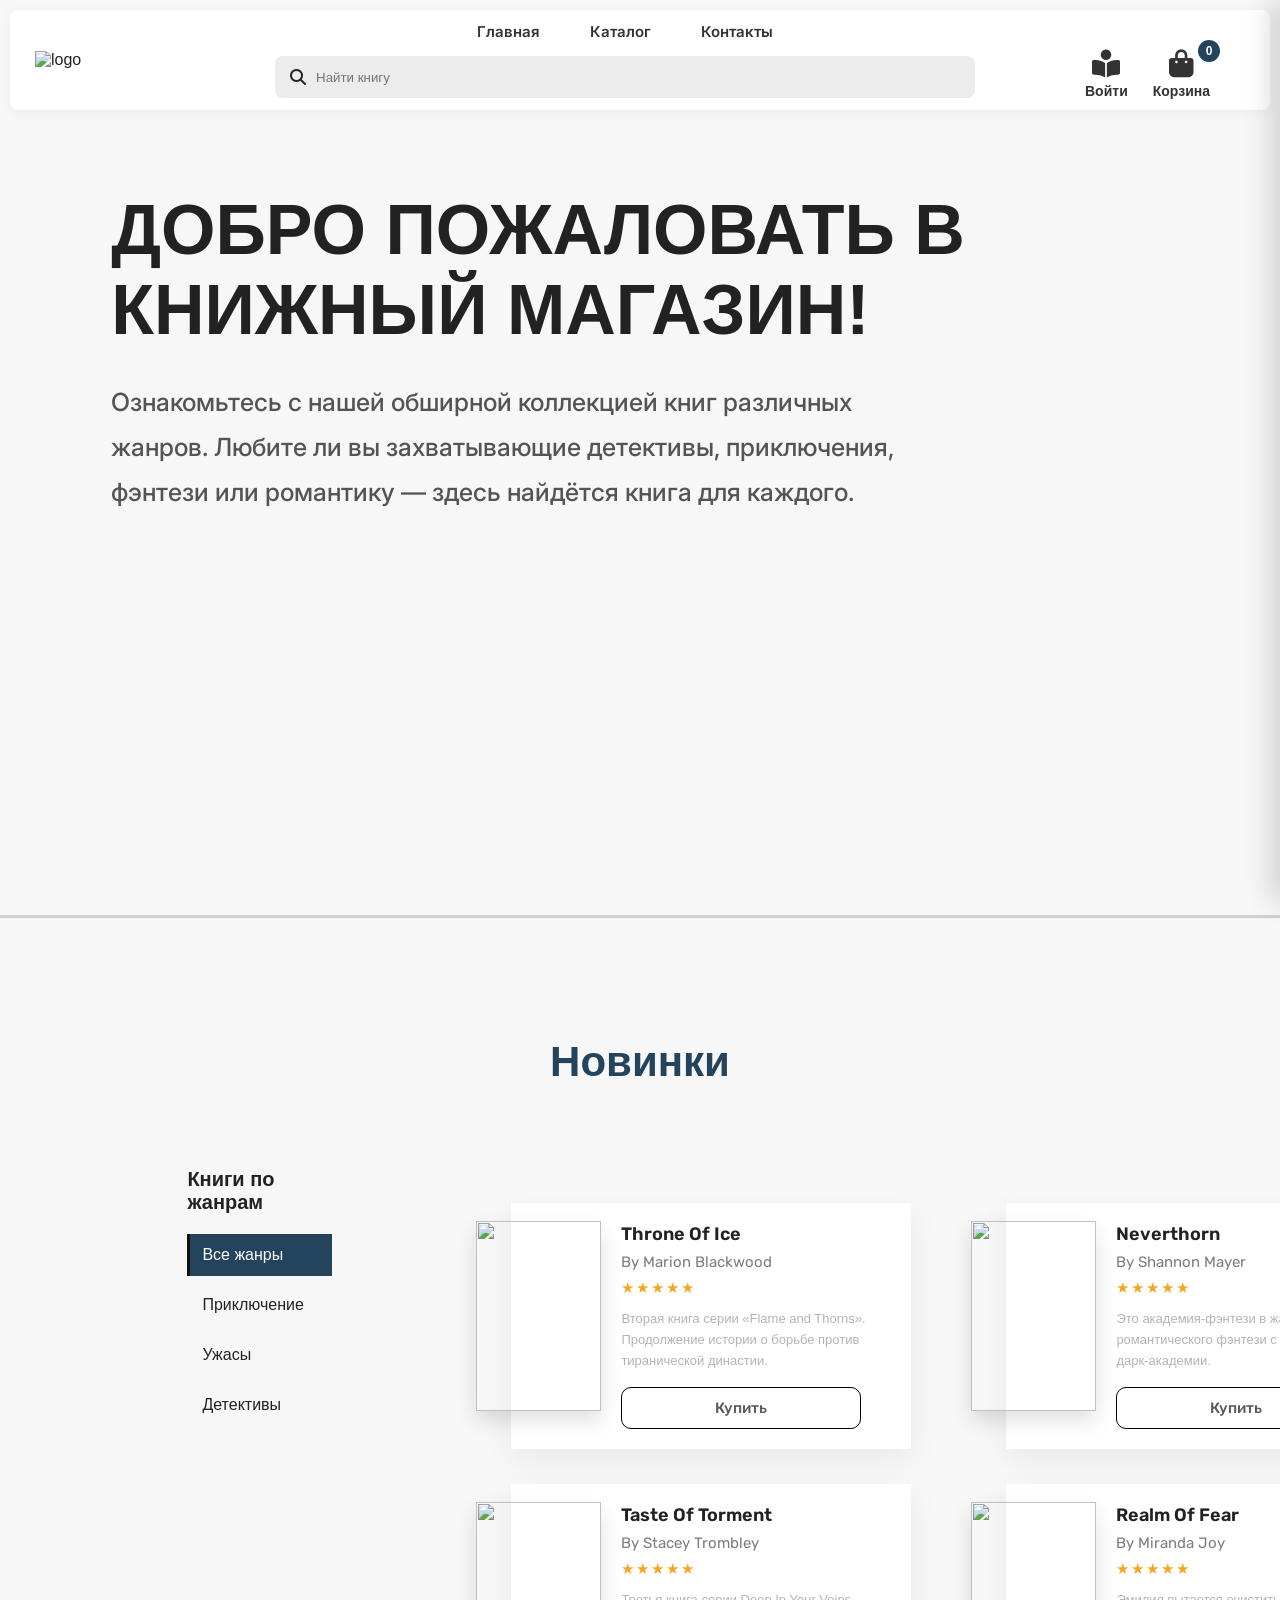
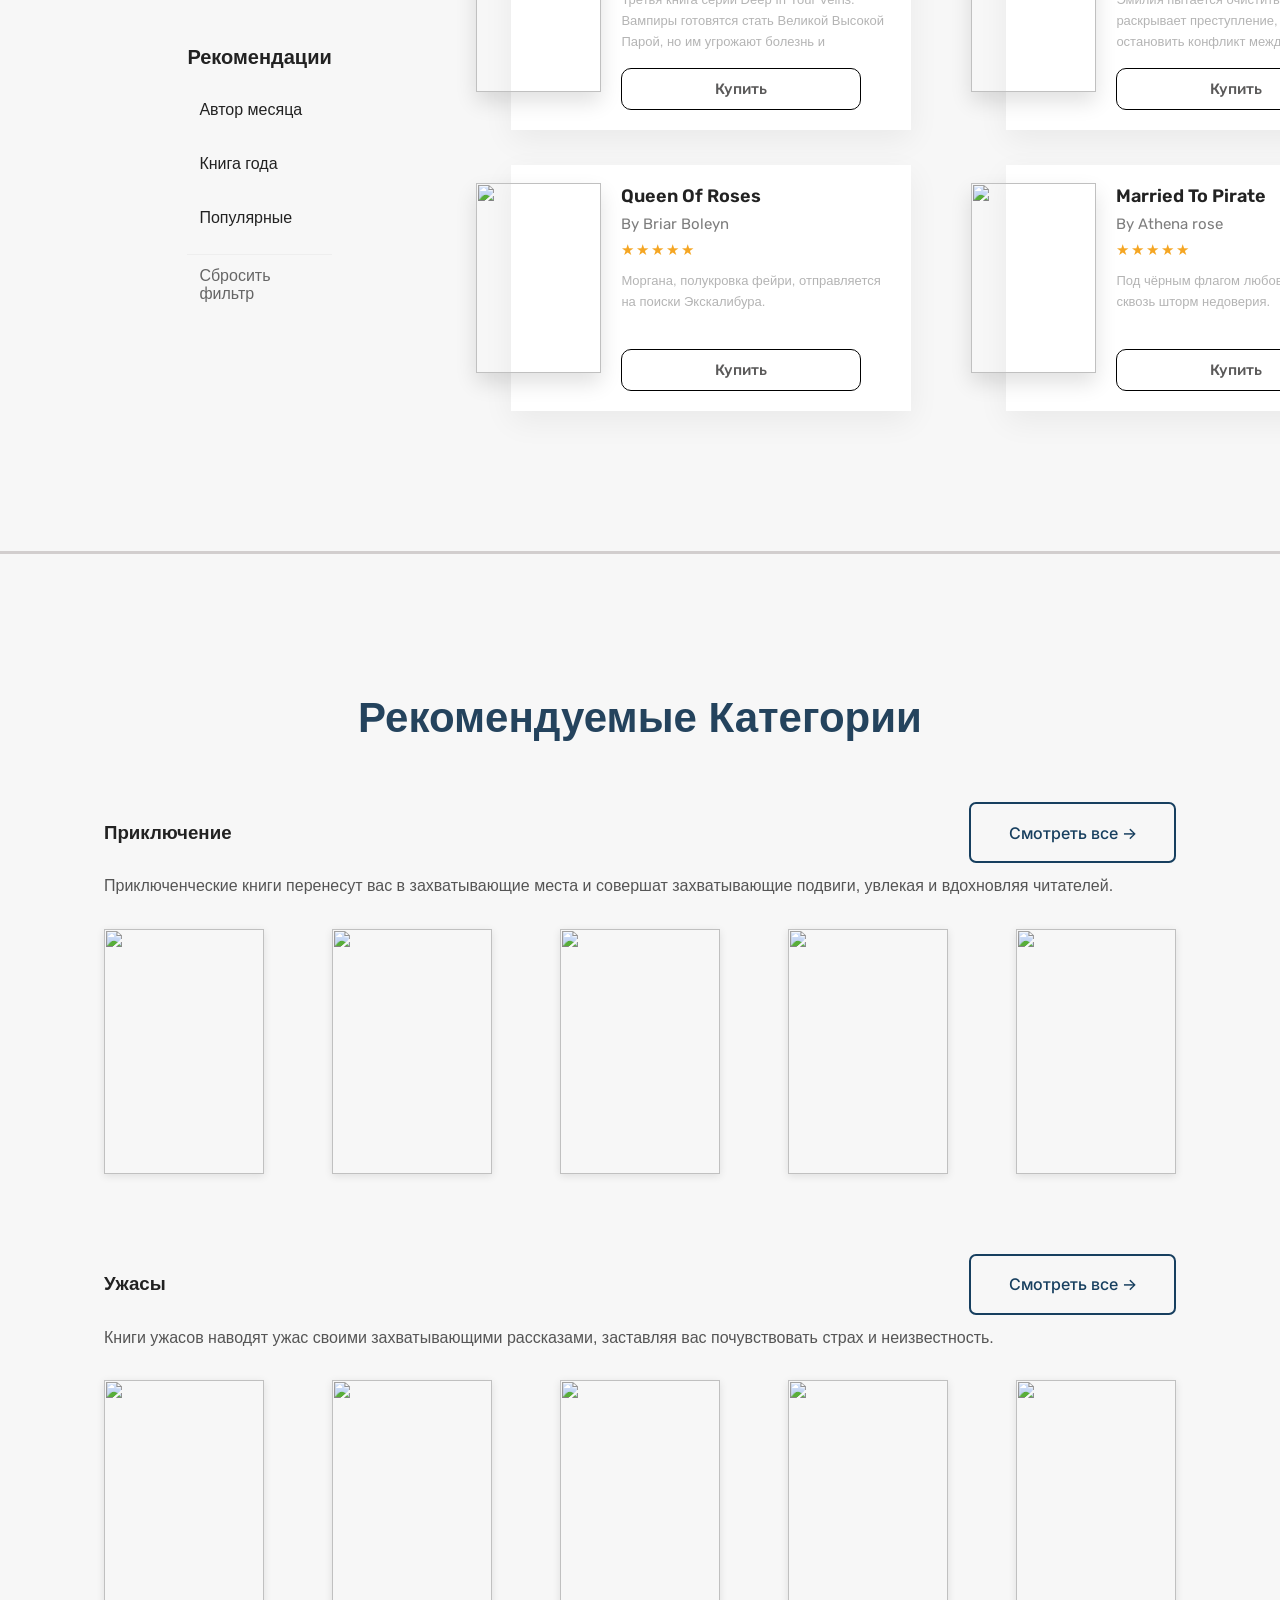
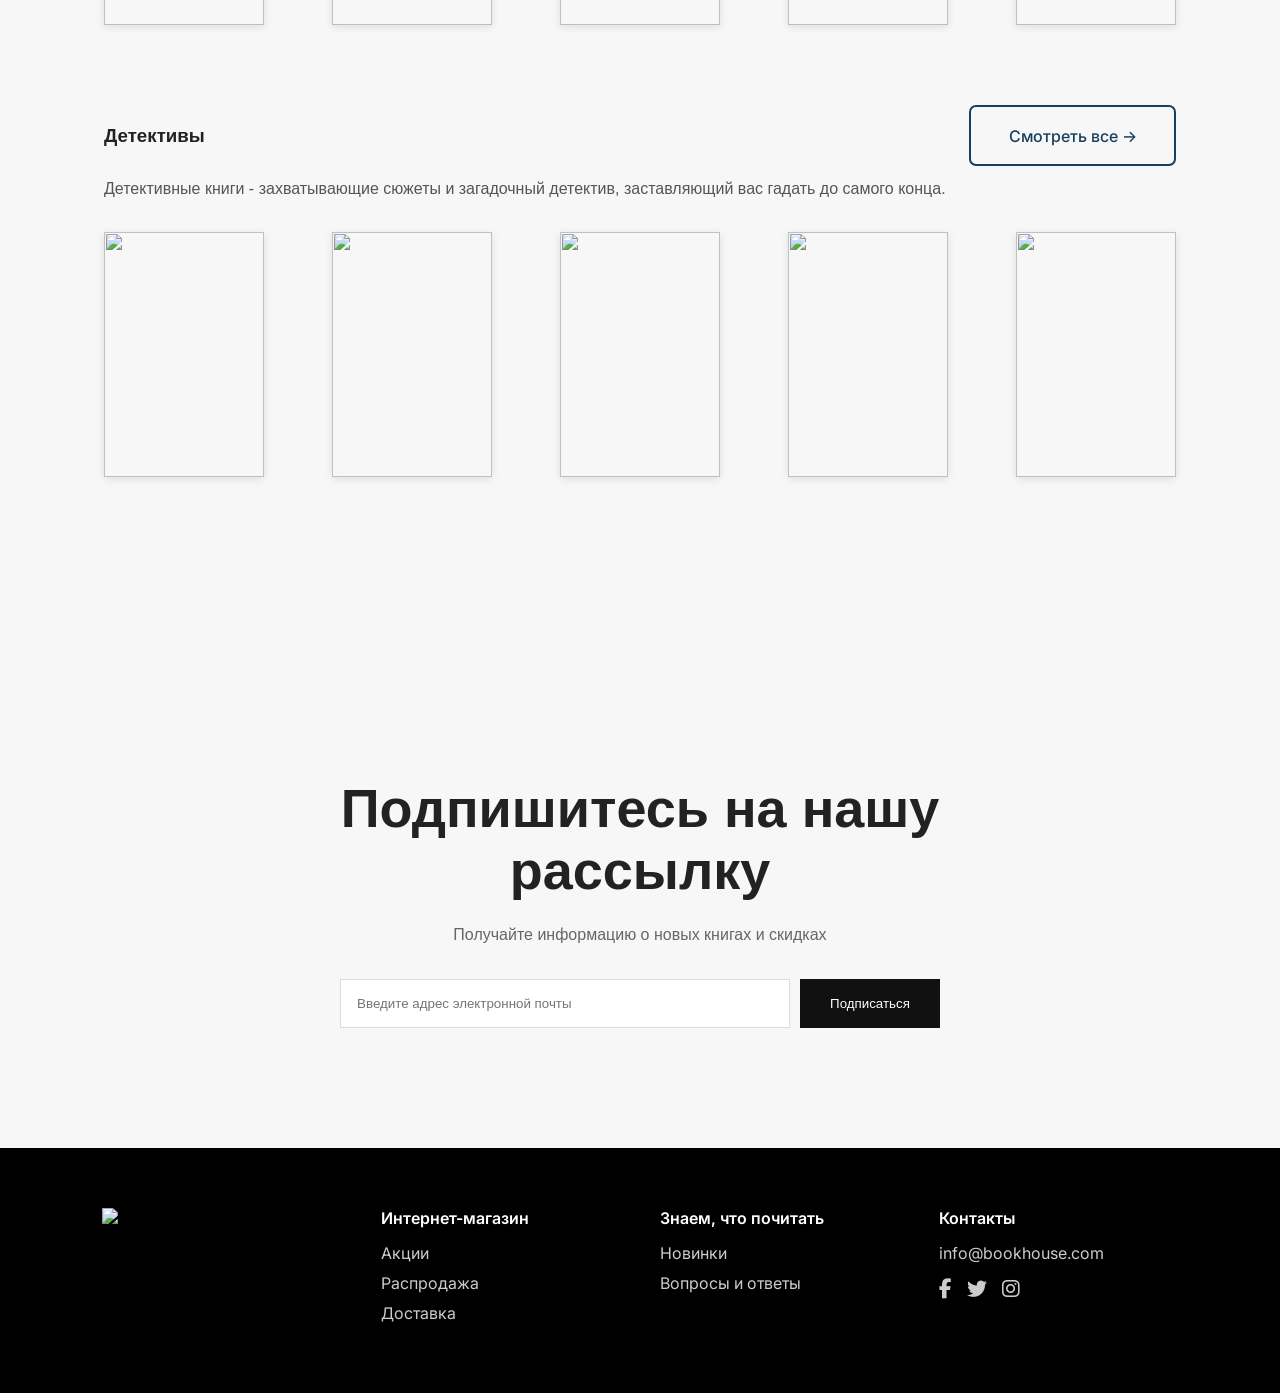
==== index.html @ 3a9060df "Add files via upload" ====
<!DOCTYPE html>
<html lang="ru">

<head>

    <meta charset="UTF-8">

    <meta
        name="viewport"
        content="width=device-width, initial-scale=1.0">

    <title>Book House</title>

    <link rel="stylesheet" href="style.css">

    <link
        rel="stylesheet"
        href="https://cdnjs.cloudflare.com/ajax/libs/font-awesome/6.5.1/css/all.min.css">
        <link href="https://fonts.googleapis.com/css2?family=Rubik:wght@400;500;600&display=swap" rel="stylesheet">
        <link href="https://fonts.googleapis.com/css2?family=Rambla:wght@400;700&display=swap">
        <link href="https://fonts.googleapis.com/css2?family=Karla:wght@400;700&display=swap">
        <link href="https://fonts.googleapis.com/css2?family=Inter:wght@400;500;600;700&display=swap" rel="stylesheet">
    </head>

<body>

<div class="overlay" id="overlay"></div>

<!-- HEADER -->

<header class="header">

    <div class="logo">

        <img src="images/logo.png" alt="logo">

    </div>
    <div class="header-center">
    <nav class="nav" id="nav">

        <a href="index.html">Главная</a>

        <a href="catalog.html">Каталог</a>

        <a href="#contacts">Контакты</a>

    </nav>

        <div class="search">

            <i class="fa-solid fa-magnifying-glass"></i>

            <input
                type="text"
                id="searchInput"
                placeholder="Найти книгу">

        </div>
    </div>
        <div class="header-right">

        <button class="header-icon">
            <i class="fa-solid fa-book-open-reader"></i>
            <span>Войти</span>
        </button>

        <button class="header-icon cart-btn"
        id="cartOpen">
        <i class="fa-solid fa-bag-shopping"></i>
        <span>Корзина</span>
        <span id="cartCount">0</span>

        </button>

        <button
            class="burger"
            id="burger">

            <i class="fa-solid fa-bars"></i>

        </button>

    </div>

</header>

<!-- CART -->

<div class="cart-sidebar" id="cartSidebar">
    <div class="cart-header">
        <h2>Корзина</h2>
        <button id="closeCart">×</button>
    </div>
    <div class="cart-items"></div>
    <div class="cart-footer">
        <button class="checkout-btn" id="checkoutBtn">Перейти к оплате →</button>
        <button class="clear-cart" id="clearCart">Очистить корзину</button>
    </div>
</div>

<!-- HERO -->

<section class="hero">

    <div class="hero-content">

        <h1><span>ДОБРО ПОЖАЛОВАТЬ В</span>
        <span>КНИЖНЫЙ МАГАЗИН!</span></h1>

        <p>

            Ознакомьтесь с нашей обширной
            коллекцией книг различных жанров.
            Любите ли вы захватывающие
            детективы, приключения,
            фэнтези или романтику —
            здесь найдётся книга для каждого.

        </p>

    </div>

    <div class="hero-image">

        <img
            src="images/hero.png"
            alt="">

    </div>

</section>

<div class="section-line"></div>
<!-- NEW BOOKS -->

<section
    class="new-books"
    id="new">

    <h2>

        Новинки

    </h2>

    <div class="products-layout">

        <aside class="sidebar">

            <h3>

                Книги по жанрам

            </h3>

            <ul>

                <li
                    class="filter active"
                    data-category="all">

                    Все жанры

                </li>

                <li
                    class="filter"
                    data-category="adventure">

                    Приключение

                </li>

                <li
                    class="filter"
                    data-category="horror">

                    Ужасы

                </li>

                <li
                    class="filter"
                    data-category="detective">

                    Детективы

                </li>

            </ul>

            <div class="recommend-menu">

                <h4>

                    Рекомендации

                </h4>

                <p data-recommend="author-month" class="recommend-author">Автор месяца</p>
                <p data-recommend="book-of-year" class="recommend-book-year">Книга года</p>
                <p data-recommend="popular" class="recommend-popular">Популярные</p>
                 <p class="reset-recommend">Сбросить фильтр</p>
            </div>

        </aside>

        <div class="products">


            <div
                class="card"
                data-category="adventure"
                data-recommend="book-of-year"
                data-id="1"
                data-name="Throne Of Ice"
                data-image="images/book1.jpg">

                <img
                    src="images/book1.jpg">

                <div class="card-info">

                    <h3>Throne Of Ice</h3>
                      <span class="author">By Marion Blackwood</span>
                       <div class="rating">★★★★★</div>
                    <p>Вторая книга серии «Flame and Thorns».
        Продолжение истории о борьбе против
        тиранической династии.

                    </p>

                    <button class="buy-btn">

                        Купить

                    </button>

                </div>

            </div>


            <div
                class="card"
                data-category="adventure"
                data-recommend="popular"
                data-id="2"
                data-name="Neverthorn"
                data-image="images/book2.jpg">

                <img
                    src="images/book2.jpg">

                <div class="card-info">

                    <h3>

                        Neverthorn

                    </h3>
                    <span class="author">
                        By Shannon Mayer
                    </span>
                    <div class="rating">
        ★★★★★
    </div>
                    <p>Это академия-фэнтези в жанре романтического фэнтези с элементами дарк-академии. 

                    </p>

                    <button class="buy-btn">

                        Купить

                    </button>

                </div>

            </div>


            <div
                class="card"
                data-category="horror"
                data-recommend="author-month"
                data-id="3"
                data-name="Taste Of Torment"
                data-image="images/book3.jpg">

                <img
                    src="images/book3.jpg">

                <div class="card-info">

                    <h3>

                        Taste Of Torment

                    </h3>
                    <span class="author">
                        By Stacey Trombley
                    </span>
                     <div class="rating">
        ★★★★★
    </div>
                    <p>Третья книга серии Deep In Your Veins. Вампиры  готовятся стать Великой Высокой Парой, но им угрожают болезнь и недоброжелатели.

                    </p>

                    <button class="buy-btn">

                        Купить

                    </button>

                </div>

            </div>


            <div
                class="card"
                data-category="horror"
                data-recommend="popular"
                data-id="4"
                data-name="Realm Of Fear"
                data-image="images/book4.jpg">

                <img
                    src="images/book4.jpg">

                <div class="card-info">

                    <h3>

                        Realm Of Fear

                    </h3>
                     <span class="author">
                        By Miranda Joy
                     </span>
                     <div class="rating">
        ★★★★★
    </div>
                    <p>Эмилия пытается очистить имя сестры и  раскрывает преступление, чтобы остановить конфликт между ведьмами и Террифайерами.

                    </p>

                    <button class="buy-btn">

                        Купить

                    </button>

                </div>

            </div>

            <div
                class="card"
                data-category="detective"
                data-recommend="author-month"
                data-id="5"
                data-name="Queen Of Roses"
                data-image="images/book5.jpg">

                <img
                    src="images/book5.jpg">

                <div class="card-info">

                    <h3>

                        Queen Of Roses

                    </h3>
                    <span class="author">
                        By  Briar Boleyn
                    </span>
                     <div class="rating">
        ★★★★★
    </div>
                    <p>Моргана, полукровка  фейри,  отправляется на поиски Экскалибура.

                    </p>

                    <button class="buy-btn">

                        Купить

                    </button>

                </div>

            </div>


            <div
                class="card"
                data-category="detective"
                data-recommend="book-of-year"
                data-id="6"
                data-name="Married To Pirate"
                data-image="images/book6.jpg">

                <img
                    src="images/book6.jpg">

                <div class="card-info">

                    <h3>

                        Married To Pirate

                    </h3>
                    <span class="author">
                        By Athena rose
                    </span>
                      <div class="rating">
        ★★★★★
    </div>
                    <p>Под чёрным флагом любовь пробивается сквозь шторм недоверия.

                    </p>

                    <button class="buy-btn">

                        Купить

                    </button>

                </div>

            </div>

        </div>

    </div>

</section>
<div class="section-line2"></div>


<section class="categories">

    <h2>

        Рекомендуемые Категории

    </h2>

    <div class="category-block">

        <div class="category-header">

            <h3>Приключение</h3>

            <a href="catalog.html?category=adventure"><button>Смотреть все →</button></a>

        </div>
        <p>Приключенческие книги перенесут вас в захватывающие места и совершат захватывающие подвиги, увлекая и вдохновляя читателей.</p>

        <div class="books-row">

            <img src="images/book7.jpg">
            <img src="images/book8.jpg">
            <img src="images/book9.jpg">
            <img src="images/book10.jpg">
            <img src="images/book11.jpg">

        </div>

    </div>

    <div class="category-block">

        <div class="category-header">

            <h3>Ужасы</h3>

            <a href="catalog.html?category=horror"><button>Смотреть все →</button></a>

        </div>
        <p>Книги ужасов наводят ужас своими захватывающими рассказами, заставляя вас почувствовать страх и неизвестность.</p>

        <div class="books-row">

            <img src="images/book12.jpg">
            <img src="images/book13.jpg">
            <img src="images/book14.jpg">
            <img src="images/book15.jpg">
            <img src="images/book16.jpg">

        </div>

    </div>

    <div class="category-block">

        <div class="category-header">

            <h3>Детективы</h3>

            <a href="catalog.html?category=detective"><button>Смотреть все →</button></a>

        </div>
        <p>Детективные книги - захватывающие сюжеты и загадочный детектив, заставляющий вас гадать до самого конца.</p>

        <div class="books-row">

            <img src="images/book17.jpg">
            <img src="images/book18.jpg">
            <img src="images/book19.jpg">
            <img src="images/book20.jpg">
            <img src="images/book21.jpg">

        </div>

    </div>

</section>

<!-- NEWSLETTER -->

<section
    class="newsletter"
    id="newsletter">

    <h2>

        Подпишитесь на нашу рассылку

    </h2>

    <p>

        Получайте информацию
        о новых книгах и скидках

    </p>

    <form>

        <input
            type="email"
            placeholder="Введите адрес электронной почты">

        <button>

            Подписаться

        </button>

    </form>

</section>

<!-- FOOTER -->

<footer
    class="footer"
    id="contacts">

    <div>

        <img
            src="images/logo.png"
            class="footer-logo">

    </div>

    <div>

        <h4>

            Интернет-магазин

        </h4>

        <p>Акции</p>
        <p>Распродажа</p>
        <p>Доставка</p>

    </div>

    <div>

        <h4>

            Знаем, что почитать

        </h4>

        <p>Новинки</p>
        <p>Вопросы и ответы</p>

    </div>

    <div>

        <h4>

            Контакты

        </h4>

        <p>

            info@bookhouse.com

        </p>
        <div class="social-icons">
        <a href="#"><i class="fa-brands fa-facebook-f"></i></a>
        <a href="#"><i class="fa-brands fa-twitter"></i></a>
        <a href="#"><i class="fa-brands fa-instagram"></i></a>
    </div>

    </div>

</footer>

<script src="script.js"></script>

</body>
</html>
---- style.css ----
* {
    margin: 0;
    padding: 0;
    box-sizing: border-box;
    font-family: 'Segoe UI', sans-serif;
    scroll-behavior: smooth;
}

body {
    background: #f7f7f7;
    color: #222;
    overflow-x: hidden;
}

/* ===== SCROLL ===== */
::-webkit-scrollbar {
    width: 8px;
}

::-webkit-scrollbar-thumb {
    background: #24435d;
    border-radius: 20px;
}

/* ===== OVERLAY ===== */
.overlay {
    position: fixed;
    inset: 0;
    background: rgba(0, 0, 0, .45);
    opacity: 0;
    visibility: hidden;
    transition: .3s;
    z-index: 998;
}

.overlay.active {
    opacity: 1;
    visibility: visible;
}

/* ===== HEADER ===== */
.header {
    max-width: 1400px;
    width: calc(100% - 20px);
    margin: 10px auto 0;
    border-radius: 8px;
    background: #fff;
    padding: 0 25px;
    height: 100px;
    min-height: 60px;
    position: sticky;
    top: 10px;
    z-index: 999;
    box-shadow: 0 2px 12px rgba(0, 0, 0, .05);
    display: grid;
    grid-template-columns: 130px 1fr 160px;
    align-items: center;
    transition: all 0.3s ease;
}
.header.sticky {
    top: 0;
    margin-top: 0;
    width: calc(100% - 20px);
    width: 1400px;
    max-width: 100%;
    border-radius: 8px;
    max-width: 1400px;
    min-height: 60px;
}


.logo img {
    height: 100px;
    width: auto;
}

.nav {
    display: flex;
    justify-content: center;
    gap: 50px;
    margin-bottom: 15px;
}

.nav a {
    text-decoration: none;
    color: #333;
    font-size: 15px;
    font-weight: 500;
    transition: .3s;
    font-family: 'Inter', sans-serif;
    font-weight: 600;
}

.nav a:hover {
    color: #24435d;
}

.header-right {
    display: flex;
    gap: 25px;
    align-items: flex-end;
    padding-top: 28px;
}

.header-center {
    display: flex;
    flex-direction: column;
    justify-content: center;
}


.search {
    width: 100%;
    max-width: 700px;
    height: 42px;
    margin: auto;
    display: flex;
    align-items: center;
    gap: 10px;
    background: #ececec;
    padding: 0 15px;
    border-radius: 8px;
}

.search input {
    width: 100%;
    border: none;
    outline: none;
    background: none;
}

.header-icon {
    display: flex;
    flex-direction: column;
    align-items: center;
    gap: 5px;
    border: none;
    background: none;
    cursor: pointer;
    font-size: 14px;
    font-family: 'Inter', sans-serif;
    color: #333;
    font-weight: 600;
}

.header-icon i {
    font-size: 28px;
}

#cartCount {
    position: absolute;
    right: -10px;
    top: -10px;
    width: 22px;
    height: 22px;
    border-radius: 50%;
    background: #24435d;
    color: #fff;
    font-size: 12px;
    display: flex;
    justify-content: center;
    align-items: center;
}

.burger {
    display: none;
    font-size: 26px;
    background: none;
    border: none;
    cursor: pointer;
}

/* ===== CART ===== */
.cart-sidebar {
    position: fixed;
    top: 0;
    right: -430px;
    width: 430px;
    height: 100vh;
    background: #fff;
    z-index: 9999;
    display: flex;
    flex-direction: column;
    transition: .4s;
    box-shadow: -10px 0 25px rgba(0, 0, 0, .15);
}

.cart-sidebar.active {
    right: 0;
}

.cart-header {
    padding: 25px;
    display: flex;
    justify-content: space-between;
    align-items: center;
    border-bottom: 1px solid #eee;
}

.cart-header h2 {
    font-size: 24px;
    font-family: 'Inter', sans-serif;
}

.cart-header button {
    border: none;
    background: none;
    font-size: 30px;
    cursor: pointer;
}

.cart-items {
    flex: 1;
    overflow: auto;
    padding: 20px;
}

.cart-item {
    display: flex;
    gap: 15px;
    align-items: center;
    margin-bottom: 20px;
    padding-bottom: 20px;
    border-bottom: 1px solid #eee;
}

.cart-item img {
    width: 70px;
    height: 100px;
    object-fit: cover;
    border-radius: 6px;
}

.cart-footer {
    padding: 20px;
    border-top: 1px solid #eee;
}

.clear-cart {
    width: 100%;
    padding: 14px;
    border: none;
    background: #24435d;
    color: #fff;
    cursor: pointer;
    border-radius: 8px;
}

.remove-item {
    background: none;
    border: 1px solid #ddd;
    color: #666;
    padding: 6px 12px;
    border-radius: 6px;
    cursor: pointer;
    font-family: 'Inter', sans-serif;
    font-size: 12px;
    transition: .3s;
}

.remove-item:hover {
    background: #24435d;
    border-color: #24435d;
    color: white;
}

.cart-footer {
    padding: 20px;
    border-top: 1px solid #eee;
    display: flex;
    flex-direction: column;
    gap: 12px;
}

.checkout-btn {
    width: 100%;
    padding: 14px;
    border: none;
    background: #24435d;
    color: #fff;
    cursor: pointer;
    border-radius: 8px;
    font-family: 'Inter', sans-serif;
    font-weight: 500;
    transition: .3s;
}

.checkout-btn:hover {
    background: #173F5F;
}

.clear-cart {
    width: 100%;
    padding: 14px;
    border: 1px solid #ddd;
    background: transparent;
    color: #666;
    cursor: pointer;
    border-radius: 8px;
    font-family: 'Inter', sans-serif;
    font-weight: 500;
    transition: .3s;
}

.clear-cart:hover {
    background: #ff4d4d;
    border-color: #ff4d4d;
    color: white;
}

.remove-item {
    background: none;
    border: 1px solid #ddd;
    color: #666;
    padding: 6px 12px;
    border-radius: 6px;
    cursor: pointer;
    font-family: 'Inter', sans-serif;
    font-size: 12px;
    transition: .3s;
}

.remove-item:hover {
    background: #24435d;
    border-color: #24435d;
    color: white;
}

/* ===== HERO ===== */
.hero {
    position: relative;
    width: 92%;
    max-width: 1450px;
    margin: 0 auto;
    display: flex;
    align-items: center;
    overflow: visible;
    padding-left: 60px;
}

.hero-content {
    position: relative;
    z-index: 2;
    margin-top: 80px;
}

.hero-content h1 {
    font-size: 70px;
    line-height: 1.0.5;
    font-weight: 600;
    margin-bottom: 30px;
    font-family: 'Rubik', sans-serif;
    font-weight: 800;
}

.hero-content p {
    font-size: 25px;
    line-height: 1.8;
    color: #545454;
    font-family: 'Inter', sans-serif;
    font-weight: 500;
    max-width: 800px;
}

.hero-content h1 span {
    display: block;
}

.hero-image {
    position: absolute;
    right: -200px;
    bottom: -290px;
    z-index: 1;
}

.hero-image img {
    width: 700px;
    max-width: none;
    display: block;
}

@keyframes float {
    0% {
        transform: translateY(0px);
    }
    50% {
        transform: translateY(-15px);
    }
    100% {
        transform: translateY(0px);
    }
}

/* ===== NEW BOOKS ===== */
.new-books {
    padding: 80px 8%;
}

.new-books h2 {
    text-align: center;
    font-size: 42px;
    margin-bottom: 117px;
    color: #24435d;
}

.products-layout {
    display: grid;
    grid-template-columns: 230px 1fr;
    column-gap: 179px;
    padding-left: 0;
    margin-left: 0;
}

/* ===== SIDEBAR ===== */
.sidebar {
    margin-top: -55px;
    padding-top: 20px;
    margin-left: 85px;
}

.sidebar h3 {
    margin-bottom: 20px;
}

.sidebar h3,
.recommend-menu h4 {
    font-family: 'Karla', sans-serif;
    font-weight: 700;
    font-size: 20px;
}

.sidebar li,
.recommend-menu p {
    font-family: 'Karla', sans-serif;
    font-weight: 400;
    font-size: 16px;
}

.sidebar ul {
    list-style: none;
}

.sidebar li {
    padding: 12px;
    cursor: pointer;
    margin-bottom: 8px;
    transition: .3s;
    border-left: 3px solid transparent;
}

.sidebar li:hover {
    background: #f0f4f8;
}

.sidebar li.active {
    background: #24435d;
    color: white;
    border-left: 3px solid #111;
}

.recommend-menu {
    margin-top: 220px;
}

.recommend-menu h4 {
    margin-bottom: 20px;
}

.recommend-menu p {
    margin-bottom: 12px;
    cursor: pointer;
    transition: .3s;
    padding: 12px;
}

.recommend-menu p:hover {
    background: #f0f4f8;
    color: #24435d;
}

.recommend-menu p.active-recommend {
    background: #24435d;
    color: white;
}

.reset-recommend {
    margin-top: 15px;
    color: #666;
    font-size: 14px;
    border-top: 1px solid #eee;
    padding-top: 15px;
}

.reset-recommend:hover {
    color: #24435d;
}

/* ===== PRODUCTS ===== */
.products {
    display: grid;
    grid-template-columns: repeat(2, 430px);
    row-gap: 35px;
    column-gap: 65px;
    justify-content: center;
}

.card {
    position: relative;
    background: #fff;
    width: 400px;
    height: auto;
    max-height: 280px;
    padding: 20px 20px 20px 110px;
    border-radius: 0;
    overflow: visible;
    box-shadow: 0 10px 30px rgba(0, 0, 0, .06);
    transition: transform 0.35s ease, box-shadow 0.3s ease;
}

.card.hidden {
    opacity: 0;
    transform: scale(0.95);
    pointer-events: none;
    transition: opacity 0.25s ease, transform 0.25s ease;
    display: none !important;
}

.card:hover {
    transform: translateY(-8px);
}

.card img {
    position: absolute;
    left: -35px;
    top: 18px;
    width: 125px;
    height: 190px;
    object-fit: cover;
    box-shadow: 0 10px 20px rgba(0, 0, 0, .12);
}

.card-info {
    display: flex;
    flex-direction: column;
    height: 100%;
}

.card-info h3 {
    font-family: 'Rubik', sans-serif;
    font-size: 18px;
    font-weight: 600;
    margin-bottom: 8px;
}

.cart-btn {
    position: relative;
}

.author {
    font-family: 'Rubik', sans-serif;
    color: #7d7d7d;
    font-size: 15px;
    margin-bottom: 8px;
    display: block;
}

.rating {
    color: #f5a623;
    font-size: 15px;
    letter-spacing: 2px;
    margin-bottom: 12px;
}

.card-info p {
    font-family: 'Rambla', sans-serif;
    font-size: 13px;
    line-height: 1.6;
    color: #b4b4b4;
    min-height: 60px;
    max-height: 60px;
    overflow: hidden;
    margin-bottom: 18px;
}

.section-line {
    width: 1400px;
    max-width: 1400px;
    height: 3px;
    background: #d2cece;
    margin: 400px auto 40px;
}

.section-line2 {
    width: 1400px;
    max-width: 1400px;
    height: 3px;
    background: #d2cece;
    margin: 60px auto 40px;
}

.buy-btn {
    width: 240px;
    height: 42px;
    font-size: 15px;
    font-family: 'Rubik', sans-serif;
    font-weight: 500;
    margin-top: auto;
    background: white;
    color: #5B5A5A;
    border: 1px solid #000;
    cursor: pointer;
    transition: .3s;
    border-radius: 10px;
}

.buy-btn:hover {
    background: #24435d;
    color: white;
}

.buy-btn.added {
    background: #27ae60;
    border-color: #27ae60;
    color: white;
}

/* ===== CATEGORIES ===== */
.category-block p {
    margin-top: 0;
    margin-bottom: 30px;
    font-size: 16px;
    line-height: 1.6;
    color: #555;
    width: 100%;
    max-width: 1072px;
    text-align: left;
}

.categories {
    padding: 100px 8%;
}

.categories h2 {
    text-align: center;
    font-size: 42px;
    margin-bottom: 60px;
    color: #24435d;
}

.category-block {
    margin-bottom: 80px;
    display: flex;
    flex-direction: column;
    align-items: center;
}

.category-header {
    display: flex;
    justify-content: space-between;
    align-items: center;
    margin-bottom: 10px;
    width: 100%;
    max-width: 1072px;
}

.category-header button {
    background: transparent;
    border: 2px solid #173F5F;
    color: #173F5F;
    font-family: 'Inter', sans-serif;
    font-size: 16px;
    font-weight: 500;
    width: 207px;
    height: 61px;
    border-radius: 7px;
    cursor: pointer;
    transition: .3s;
    display: inline-flex;
    align-items: center;
    justify-content: center;
    gap: 8px;
}

.category-header button:hover {
    background: #173F5F;
    color: white;
    transform: translateX(5px);
}

.books-row {
    display: flex;
    gap: 68px;
    justify-content: center;
    flex-wrap: wrap;
}

.books-row img {
    width: 160px;
    height: 245px;
    object-fit: cover;
    border-radius: 0;
    cursor: pointer;
    transition: .3s;
    box-shadow: 0 2px 8px rgba(0, 0, 0, .1);
}

.books-row img:hover {
    transform: scale(1.05);
    box-shadow: 0 4px 12px rgba(0, 0, 0, .2);
}

/* ===== NEWSLETTER ===== */
.newsletter {
    padding: 120px 8%;
    text-align: center;
}

.newsletter h2 {
    font-size: 54px;
    max-width: 700px;
    margin: auto;
    margin-bottom: 25px;
}

.newsletter p {
    color: #666;
    margin-bottom: 35px;
}

.newsletter form {
    display: flex;
    justify-content: center;
    gap: 10px;
}

.newsletter input {
    width: 450px;
    padding: 16px;
    border: 1px solid #ddd;
}

.newsletter button {
    padding: 16px 30px;
    background: #111;
    color: #fff;
    border: none;
    cursor: pointer;
}

/* ===== FOOTER ===== */
.footer {
    background: #000;
    color: white;
    padding: 60px 8%;
    display: grid;
    grid-template-columns: repeat(4, 1fr);
    gap: 40px;
}

.footer-logo {
    width: 120px;
}

.footer h4 {
    margin-bottom: 15px;
    font-family: 'Inter', sans-serif;
    font-weight: 600;
}

.footer p {
    margin-bottom: 10px;
    color: #ccc;
    font-family: 'Inter', sans-serif;
    font-weight: 400;
    cursor: pointer;
}

.social-icons {
    display: flex;
    gap: 15px;
    margin-top: 15px;
}

.social-icons a {
    color: #ccc;
    font-size: 20px;
    transition: .3s;
}

.social-icons a:hover {
    color: white;
}

/* ===== CATALOG PAGE ===== */
.catalog-page {
    max-width: 1400px;
    margin: 40px auto;
    padding: 0 20px;
}

.catalog-header {
    display: flex;
    justify-content: space-between;
    align-items: center;
    margin-bottom: 40px;
    flex-wrap: wrap;
    gap: 20px;
}

.catalog-header h1 {
    font-family: 'Rubik', sans-serif;
    font-size: 36px;
    color: #24435d;
}

.sorting {
    display: flex;
    align-items: center;
    gap: 15px;
    font-family: 'Inter', sans-serif;
}

.sorting label {
    font-weight: 500;
    color: #333;
}

.sorting select {
    padding: 10px 15px;
    border: 1px solid #ddd;
    border-radius: 8px;
    font-family: 'Inter', sans-serif;
    background: white;
    cursor: pointer;
}

/* ТАКИЕ ЖЕ КАРТОЧКИ КАК НА ГЛАВНОЙ */
.catalog-products {
    display: grid;
    grid-template-columns: repeat(2, 430px);
    row-gap: 35px;
    column-gap: 65px;
    justify-content: center;
}

.catalog-card {
    position: relative;
    background: #fff;
    width: 400px;
    height: auto;
    max-height: 280px;
    padding: 20px 20px 20px 110px;
    border-radius: 0;
    overflow: visible;
    box-shadow: 0 10px 30px rgba(0, 0, 0, .06);
    transition: transform 0.35s ease, box-shadow 0.3s ease;
}

.catalog-card:hover {
    transform: translateY(-8px);
}

.catalog-card img {
    position: absolute;
    left: -35px;
    top: 18px;
    width: 125px;
    height: 190px;
    object-fit: cover;
    box-shadow: 0 10px 20px rgba(0, 0, 0, .12);
}

.catalog-card-info {
    display: flex;
    flex-direction: column;
    height: 100%;
}

.catalog-card-info h3 {
    font-family: 'Rubik', sans-serif;
    font-size: 18px;
    font-weight: 600;
    margin-bottom: 8px;
}

.catalog-card-info .author {
    font-family: 'Rubik', sans-serif;
    color: #7d7d7d;
    font-size: 15px;
    margin-bottom: 8px;
    display: block;
}

.catalog-card-info .rating {
    color: #f5a623;
    font-size: 15px;
    letter-spacing: 2px;
    margin-bottom: 12px;
}

.catalog-card-info p {
    font-family: 'Rambla', sans-serif;
    font-size: 13px;
    line-height: 1.6;
    color: #b4b4b4;
    min-height: 60px;
    max-height: 60px;
    overflow: hidden;
    margin-bottom: 18px;
}

.card-footer {
    display: flex;
    justify-content: space-between;
    align-items: center;
    margin-top: auto;
    gap: 10px;
}

.price {
    font-family: 'Rubik', sans-serif;
    font-size: 18px;
    font-weight: 700;
    color: #24435d;
}

.buy-btn-catalog {
    width: 150px;
    height: 42px;
    font-size: 15px;
    font-family: 'Rubik', sans-serif;
    font-weight: 500;
    background: white;
    color: #5B5A5A;
    border: 1px solid #000;
    cursor: pointer;
    transition: .3s;
    border-radius: 10px;
}

.buy-btn-catalog:hover {
    background: #24435d;
    color: white;
}

/* Адаптив для каталога */
@media (max-width: 1200px) {
    .catalog-products {
        grid-template-columns: 1fr;
        justify-items: center;
    }
}

@media (max-width: 768px) {
    .catalog-header {
        flex-direction: column;
        text-align: center;
    }
    
    .catalog-card {
        width: 100%;
        max-width: 350px;
        padding: 20px;
        text-align: center;
    }
    
    .catalog-card img {
        position: static;
        margin: 0 auto 15px;
    }
    
    .card-footer {
        flex-direction: column;
        gap: 10px;
    }
    
    .buy-btn-catalog {
        width: 100%;
    }
}

@media (max-width: 768px) {
    .catalog-header {
        flex-direction: column;
        text-align: center;
    }
    
    .catalog-products {
        grid-template-columns: 1fr;
    }
    
    .catalog-card {
        flex-direction: column;
        align-items: center;
        text-align: center;
    }
    
    .catalog-card img {
        width: 150px;
        height: 220px;
        margin-top: 15px;
    }
    
    .card-footer {
        flex-direction: column;
        gap: 10px;
    }
}

/* ===== MEDIA QUERIES ===== */
@media (max-width: 1200px) {
    .hero {
        grid-template-columns: 1fr;
        text-align: center;
    }
    .hero-content {
        margin: auto;
    }
    .hero-image {
        margin-top: 50px;
    }
    .products {
        grid-template-columns: 1fr;
    }
}

@media (max-width: 900px) {
    .search {
        display: none;
    }
    .burger {
        display: block;
    }
    .nav {
        position: fixed;
        top: 0;
        right: -100%;
        width: 280px;
        height: 100vh;
        background: #fff;
        display: flex;
        flex-direction: column;
        padding: 100px 30px;
        transition: .4s;
        z-index: 9999;
    }
    .nav.active {
        right: 0;
    }
    .products-layout {
        grid-template-columns: 1fr;
    }
    .sidebar {
        order: 2;
    }
}

@media (max-width: 768px) {
    .header {
        flex-wrap: wrap;
        gap: 20px;
    }
    .header-center {
        order: 3;
        width: 100%;
        margin: 0;
    }
    .nav {
        display: none;
    }
    .burger {
        display: block;
    }
    .hero {
        grid-template-columns: 1fr;
        text-align: center;
        padding: 40px 25px;
    }
    .hero-content h1 {
        font-size: 42px;
    }
    .hero-content p {
        font-size: 16px;
    }
    .hero-image {
        margin-top: 30px;
    }
    .newsletter h2 {
        font-size: 34px;
    }
    .newsletter form {
        flex-direction: column;
    }
    .newsletter input {
        width: 100%;
    }
    .footer {
        grid-template-columns: 1fr;
    }
    .cart-sidebar {
        width: 100%;
    }
    .books-row {
        gap: 30px;
    }
    .books-row img {
        width: 130px;
        height: 200px;
    }
}

@media (max-width: 576px) {
    .hero {
        padding: 50px 6%;
    }
    .new-books {
        padding: 50px 6%;
    }
    .categories {
        padding: 50px 6%;
    }
    .newsletter {
        padding: 70px 6%;
    }
    .hero-content h1 {
        font-size: 34px;
    }
    .card {
        grid-template-columns: 1fr;
        text-align: center;
    }
    .card img {
        width: 100%;
        height: 260px;
    }
}
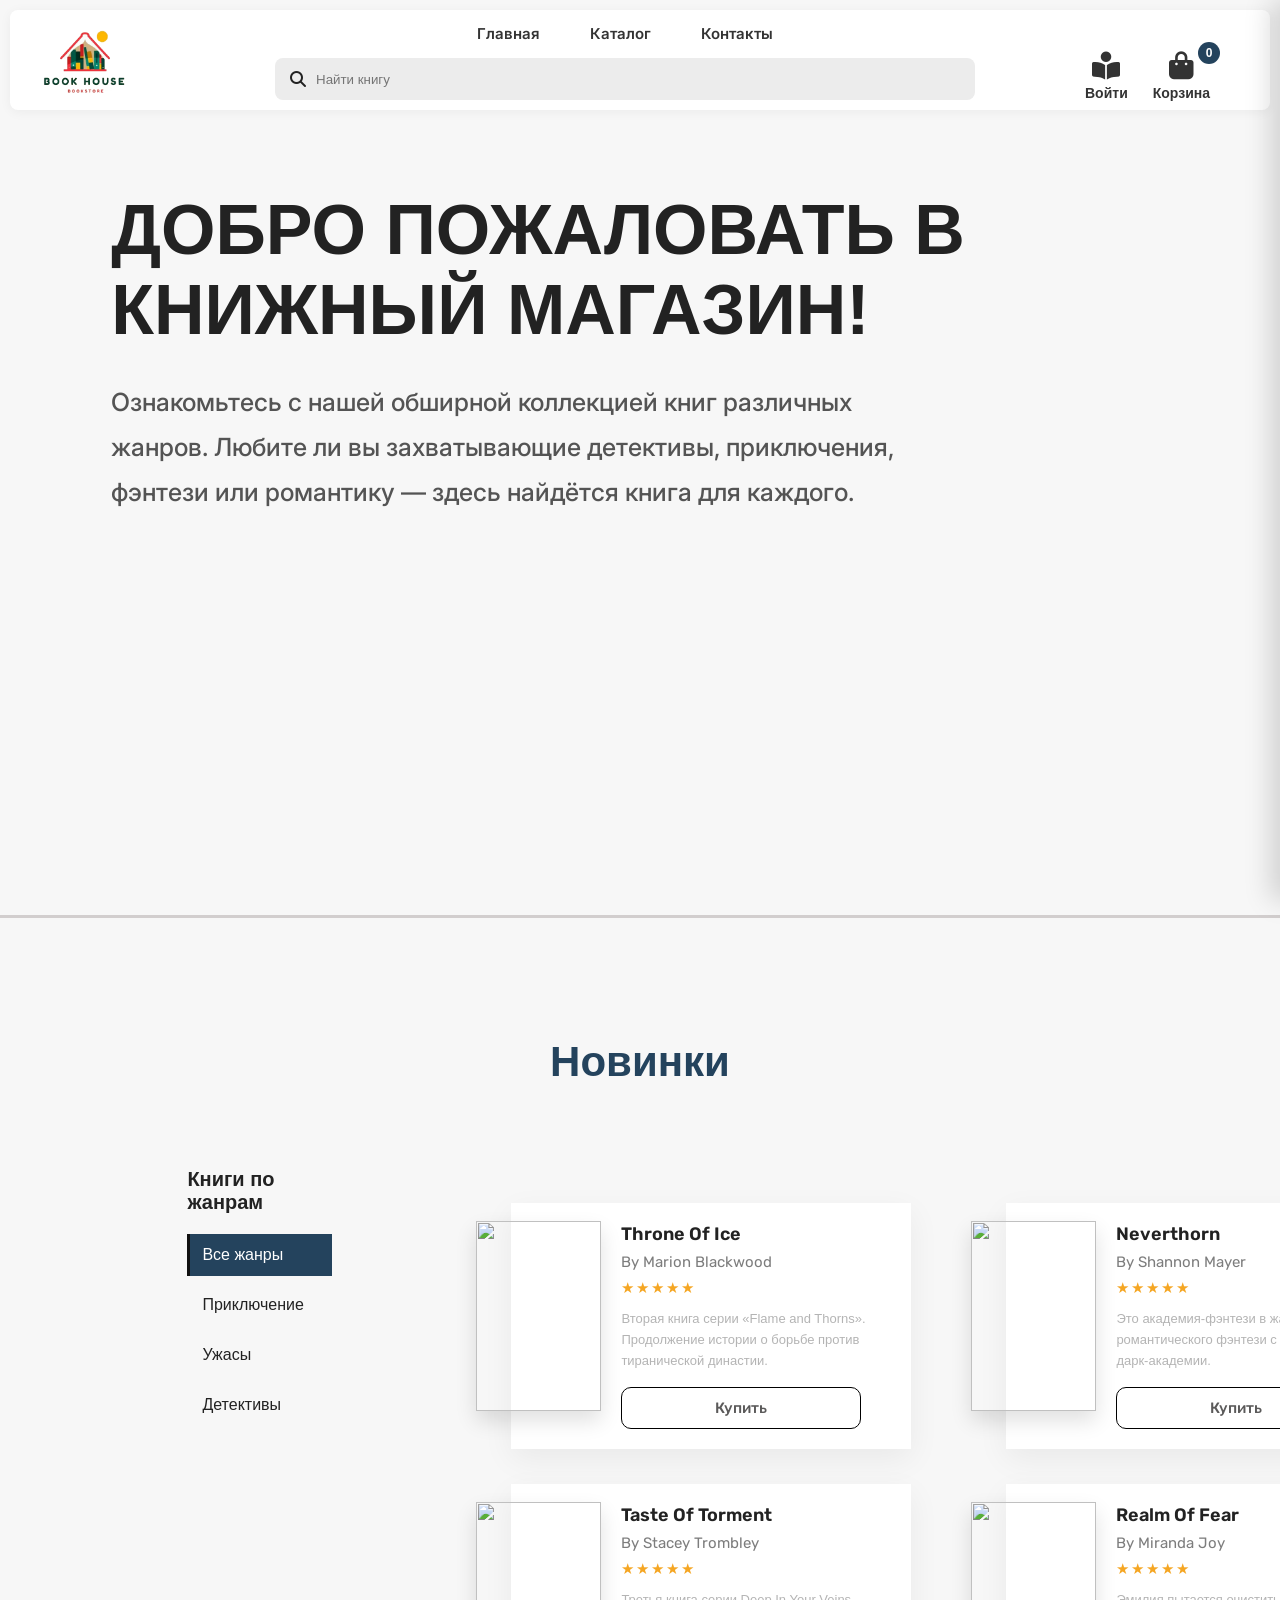
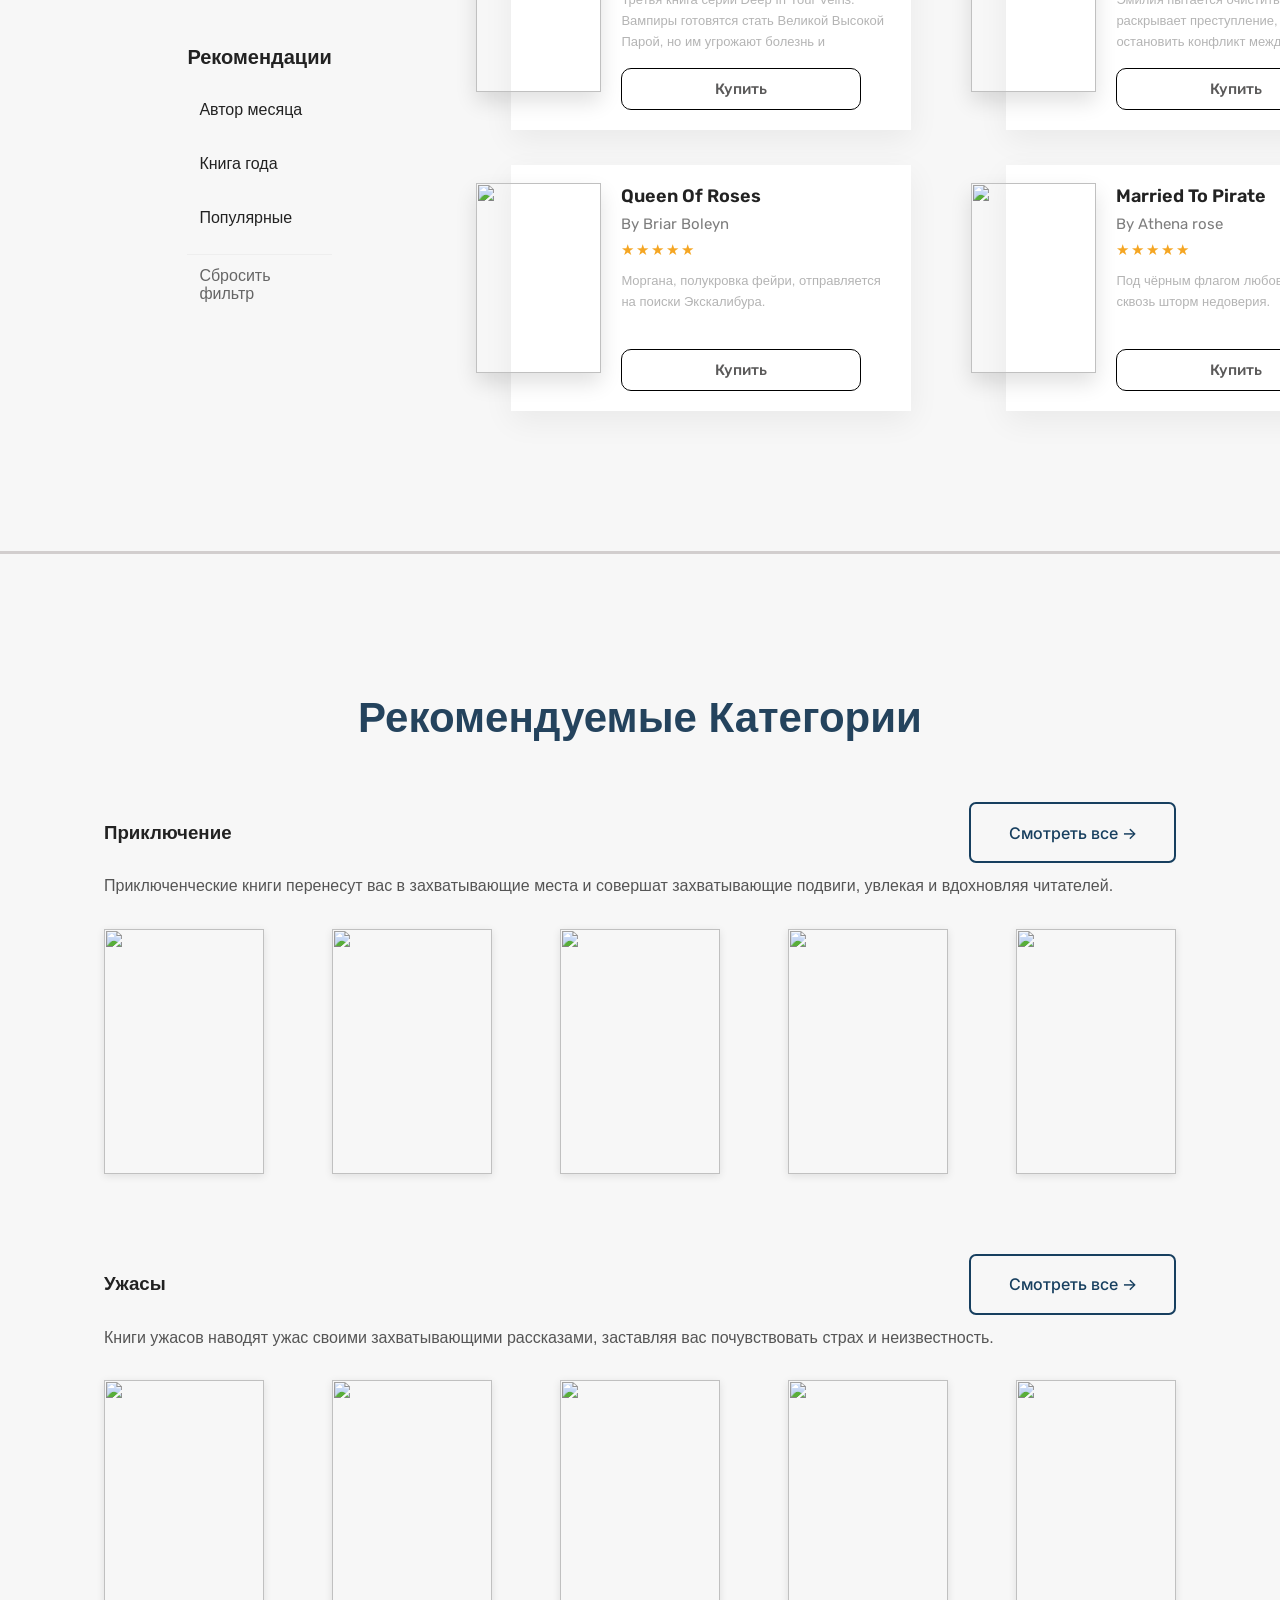
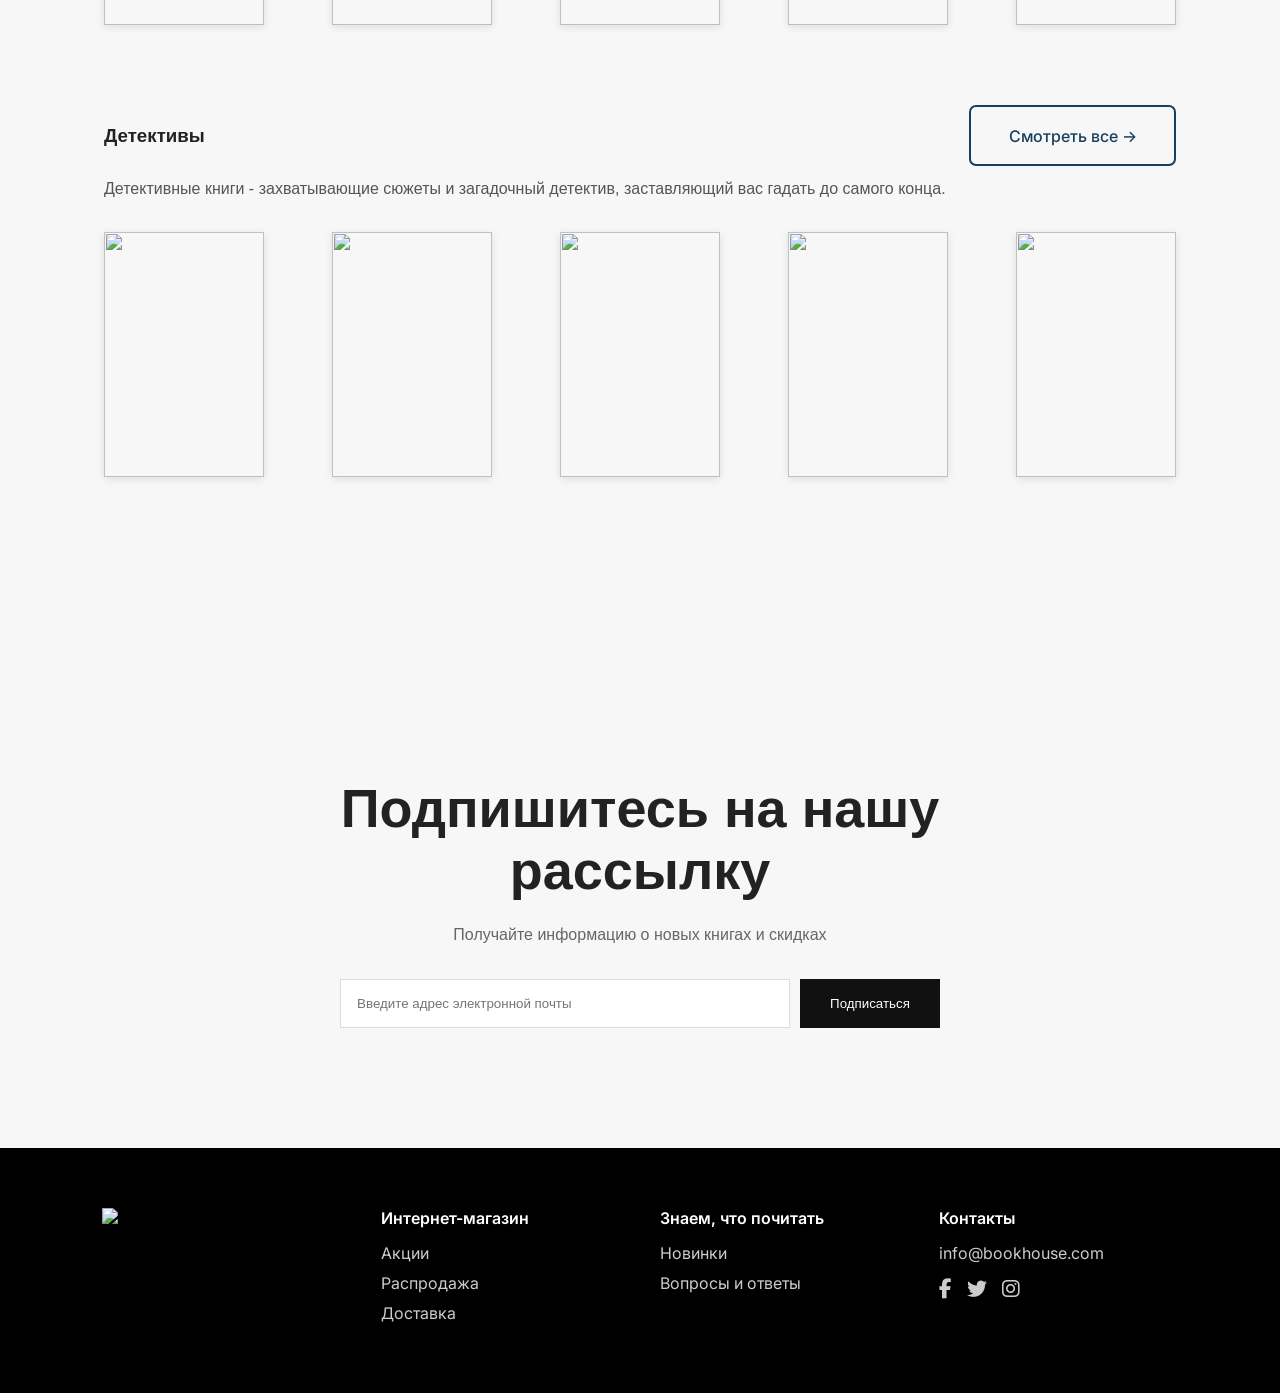
==== commit 05304c64: "index.html" ====
--- a/index.html
+++ b/index.html
@@ -32,7 +32,7 @@
 
     <div class="logo">
 
-        <img src="images/logo.png" alt="logo">
+        <img src="logo.png" alt="logo">
 
     </div>
     <div class="header-center">
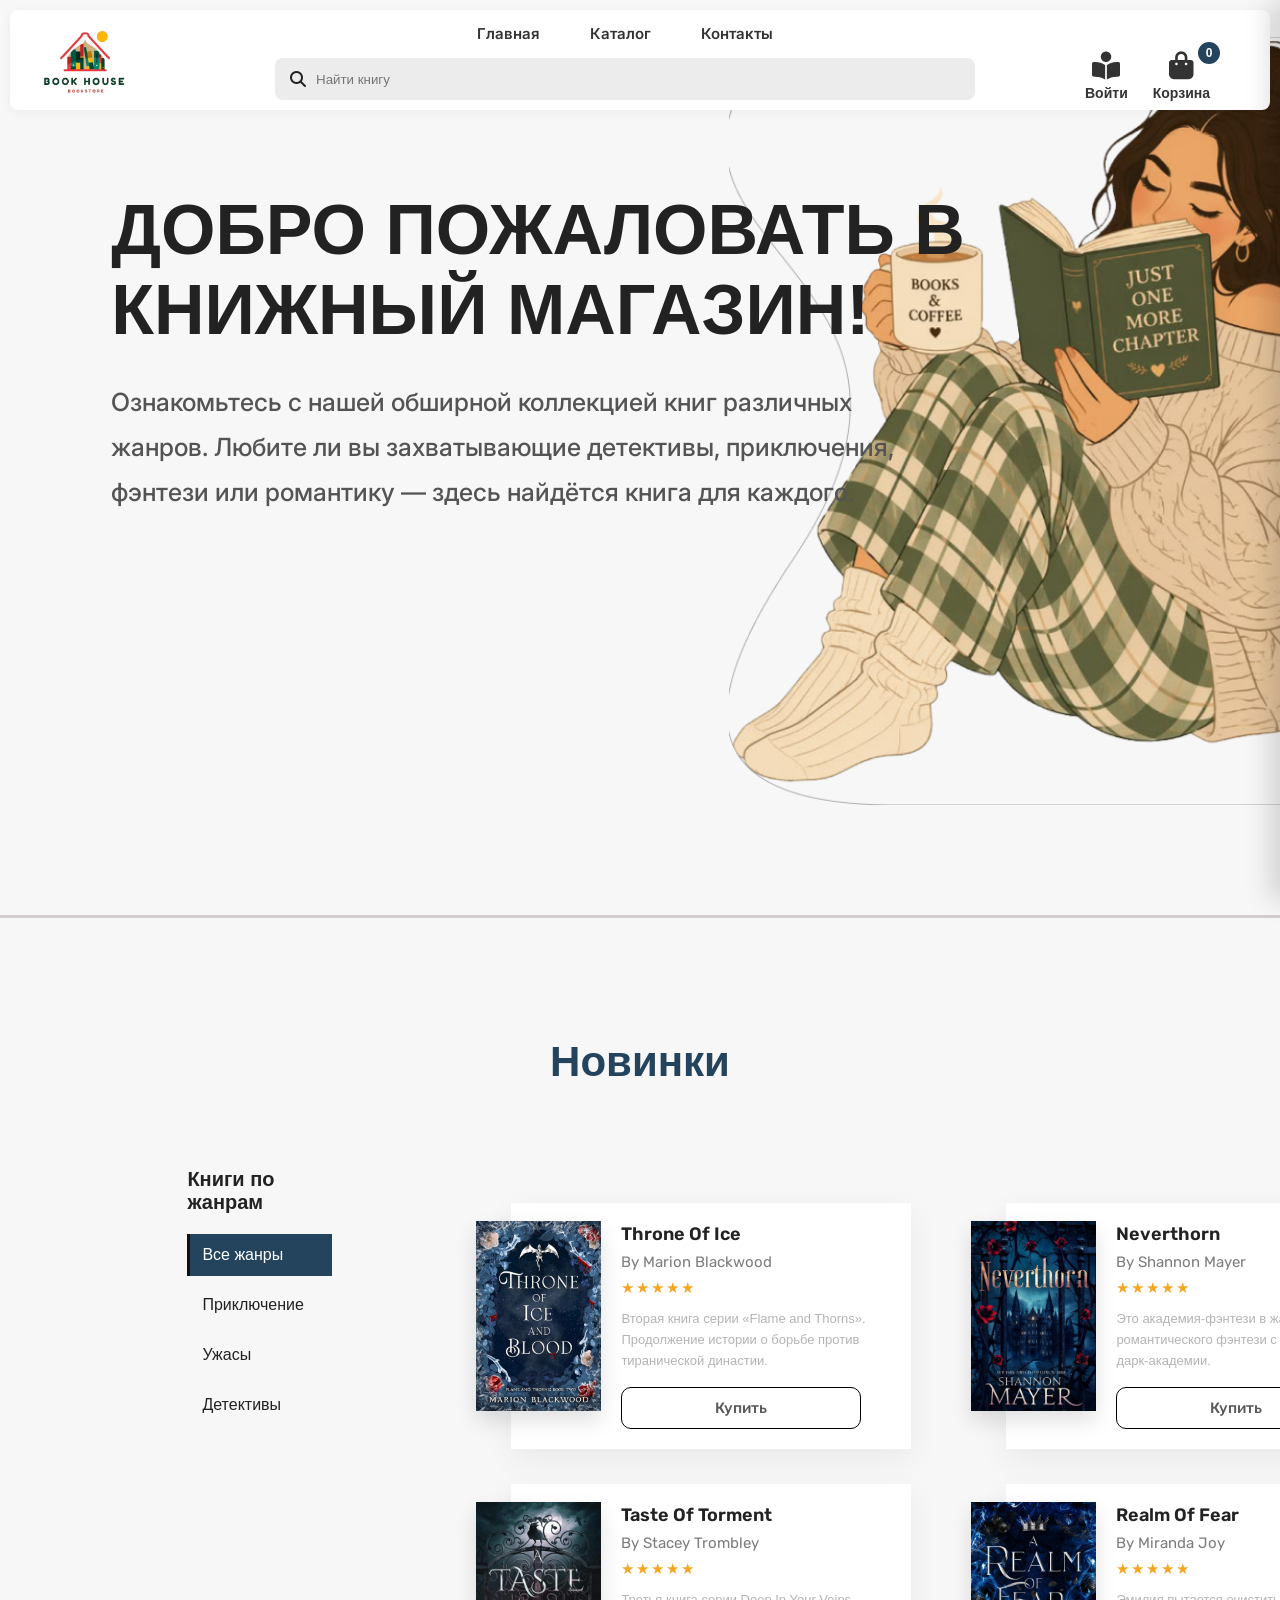
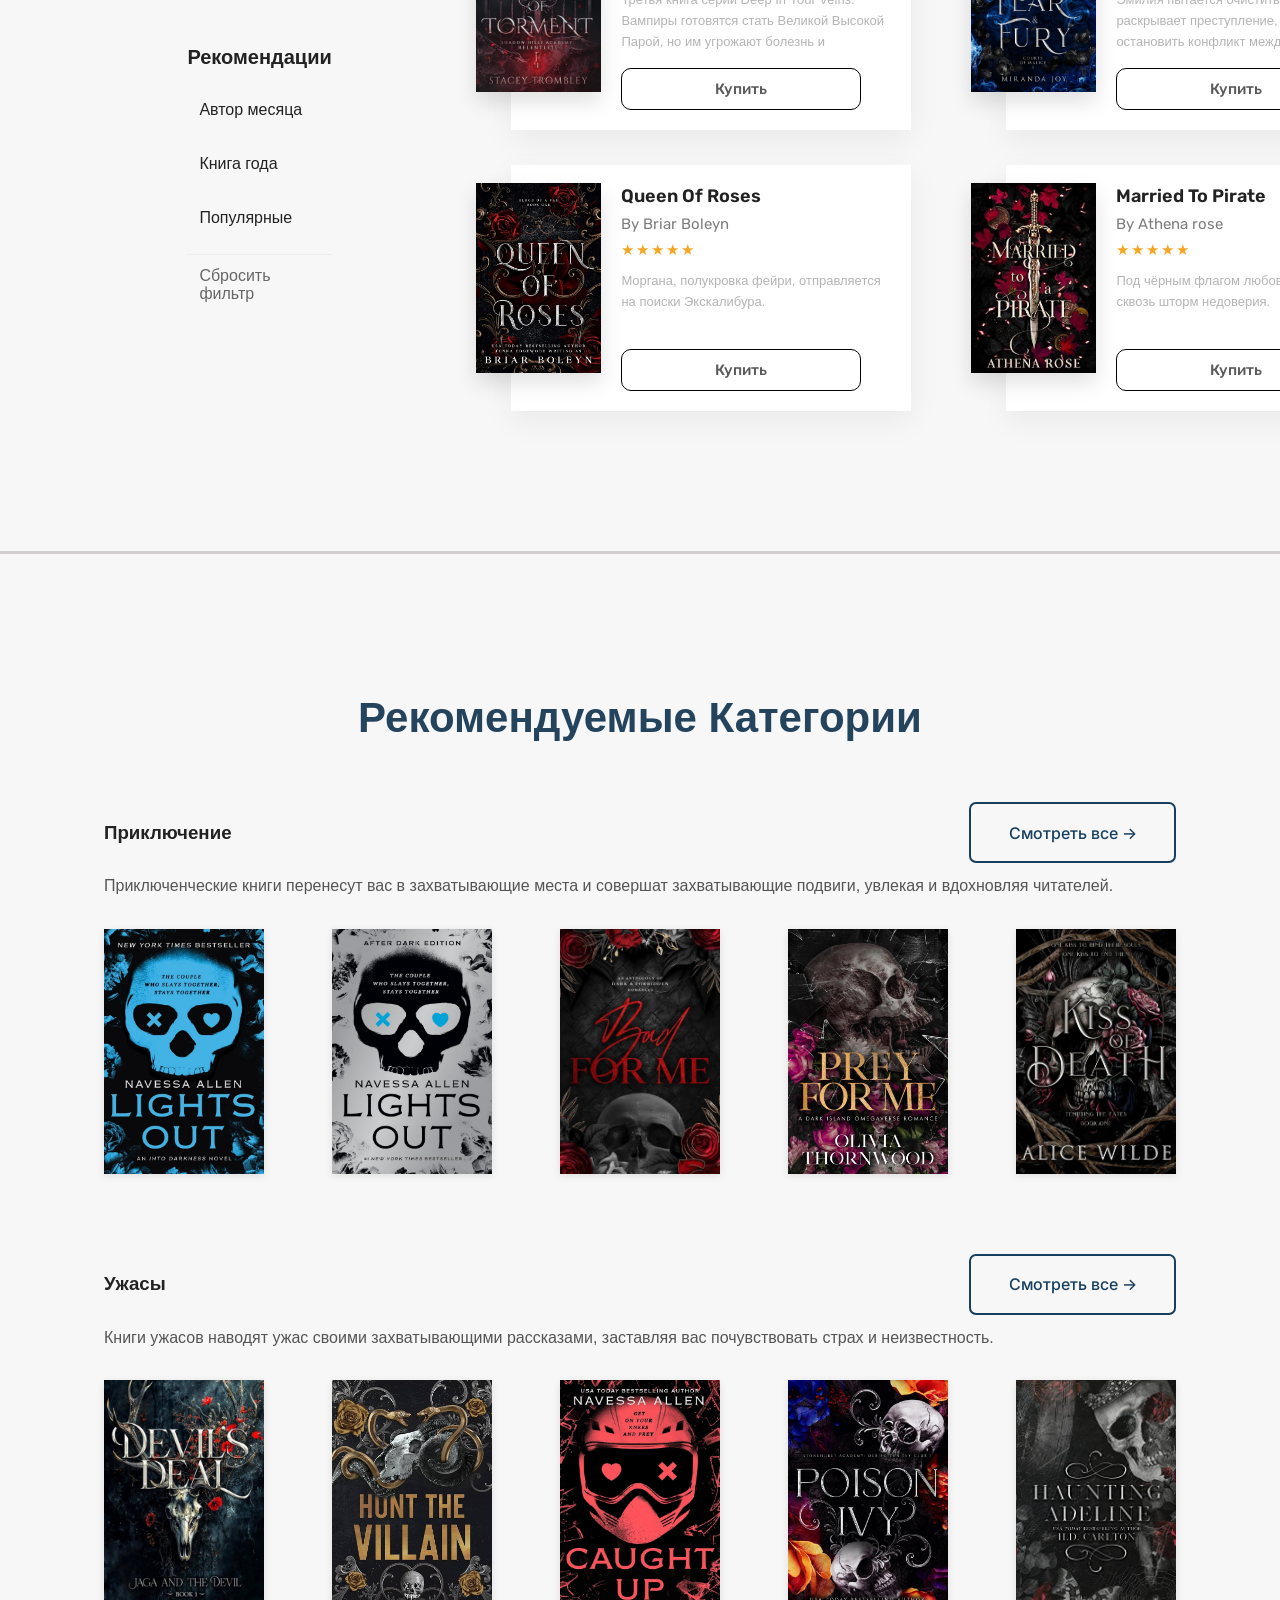
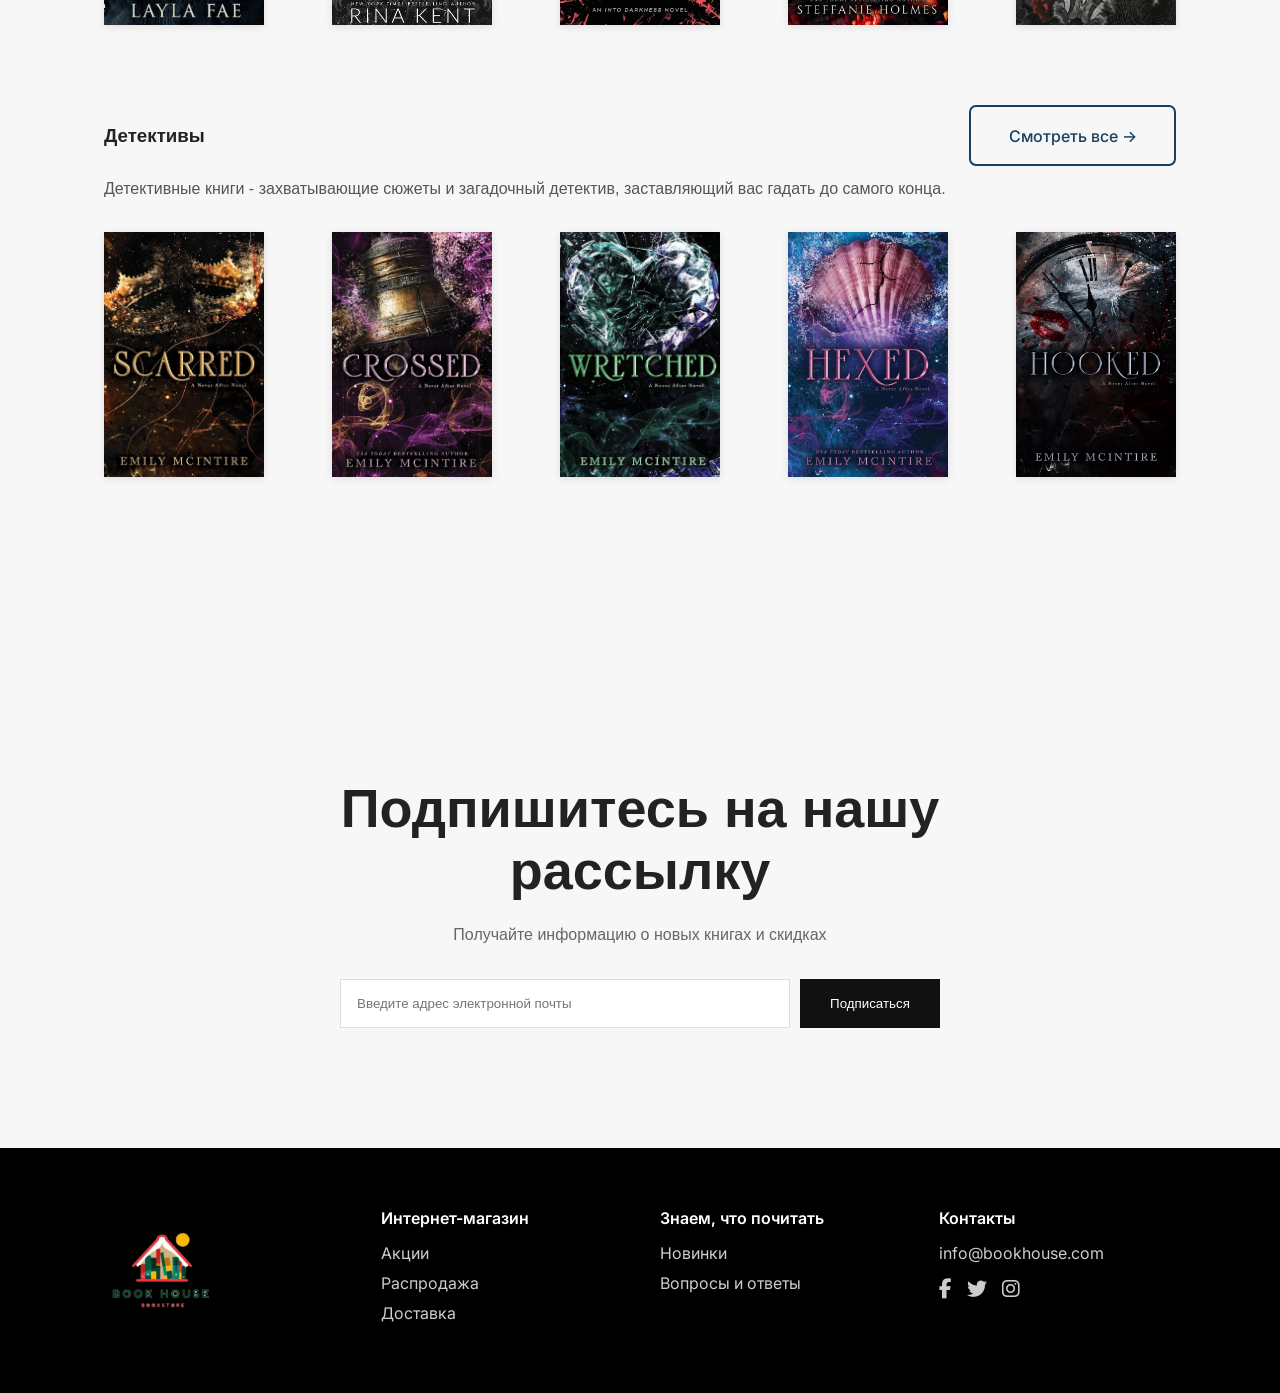
==== commit 4ec75a51: "index.html" ====
--- a/index.html
+++ b/index.html
@@ -123,7 +123,7 @@
     <div class="hero-image">
 
         <img
-            src="images/hero.png"
+            src="hero.png"
             alt="">
 
     </div>
@@ -217,7 +217,7 @@
                 data-image="images/book1.jpg">
 
                 <img
-                    src="images/book1.jpg">
+                    src="book1.jpg">
 
                 <div class="card-info">
 
@@ -250,7 +250,7 @@
                 data-image="images/book2.jpg">
 
                 <img
-                    src="images/book2.jpg">
+                    src="book2.jpg">
 
                 <div class="card-info">
 
@@ -286,10 +286,10 @@
                 data-recommend="author-month"
                 data-id="3"
                 data-name="Taste Of Torment"
-                data-image="images/book3.jpg">
+                data-image="book3.jpg">
 
                 <img
-                    src="images/book3.jpg">
+                    src="book3.jpg">
 
                 <div class="card-info">
 
@@ -325,10 +325,10 @@
                 data-recommend="popular"
                 data-id="4"
                 data-name="Realm Of Fear"
-                data-image="images/book4.jpg">
+                data-image="book4.jpg">
 
                 <img
-                    src="images/book4.jpg">
+                    src="book4.jpg">
 
                 <div class="card-info">
 
@@ -363,10 +363,10 @@
                 data-recommend="author-month"
                 data-id="5"
                 data-name="Queen Of Roses"
-                data-image="images/book5.jpg">
+                data-image="book5.jpg">
 
                 <img
-                    src="images/book5.jpg">
+                    src="book5.jpg">
 
                 <div class="card-info">
 
@@ -402,10 +402,10 @@
                 data-recommend="book-of-year"
                 data-id="6"
                 data-name="Married To Pirate"
-                data-image="images/book6.jpg">
+                data-image="book6.jpg">
 
                 <img
-                    src="images/book6.jpg">
+                    src="book6.jpg">
 
                 <div class="card-info">
 
@@ -463,11 +463,11 @@
 
         <div class="books-row">
 
-            <img src="images/book7.jpg">
-            <img src="images/book8.jpg">
-            <img src="images/book9.jpg">
-            <img src="images/book10.jpg">
-            <img src="images/book11.jpg">
+            <img src="book7.jpg">
+            <img src="book8.jpg">
+            <img src="book9.jpg">
+            <img src="book10.jpg">
+            <img src="book11.jpg">
 
         </div>
 
@@ -486,11 +486,11 @@
 
         <div class="books-row">
 
-            <img src="images/book12.jpg">
-            <img src="images/book13.jpg">
-            <img src="images/book14.jpg">
-            <img src="images/book15.jpg">
-            <img src="images/book16.jpg">
+            <img src="book12.jpg">
+            <img src="book13.jpg">
+            <img src="book14.jpg">
+            <img src="book15.jpg">
+            <img src="book16.jpg">
 
         </div>
 
@@ -509,11 +509,11 @@
 
         <div class="books-row">
 
-            <img src="images/book17.jpg">
-            <img src="images/book18.jpg">
-            <img src="images/book19.jpg">
-            <img src="images/book20.jpg">
-            <img src="images/book21.jpg">
+            <img src="book17.jpg">
+            <img src="book18.jpg">
+            <img src="book19.jpg">
+            <img src="book20.jpg">
+            <img src="book21.jpg">
 
         </div>
 
@@ -565,7 +565,7 @@
     <div>
 
         <img
-            src="images/logo.png"
+            src="logo.png"
             class="footer-logo">
 
     </div>
